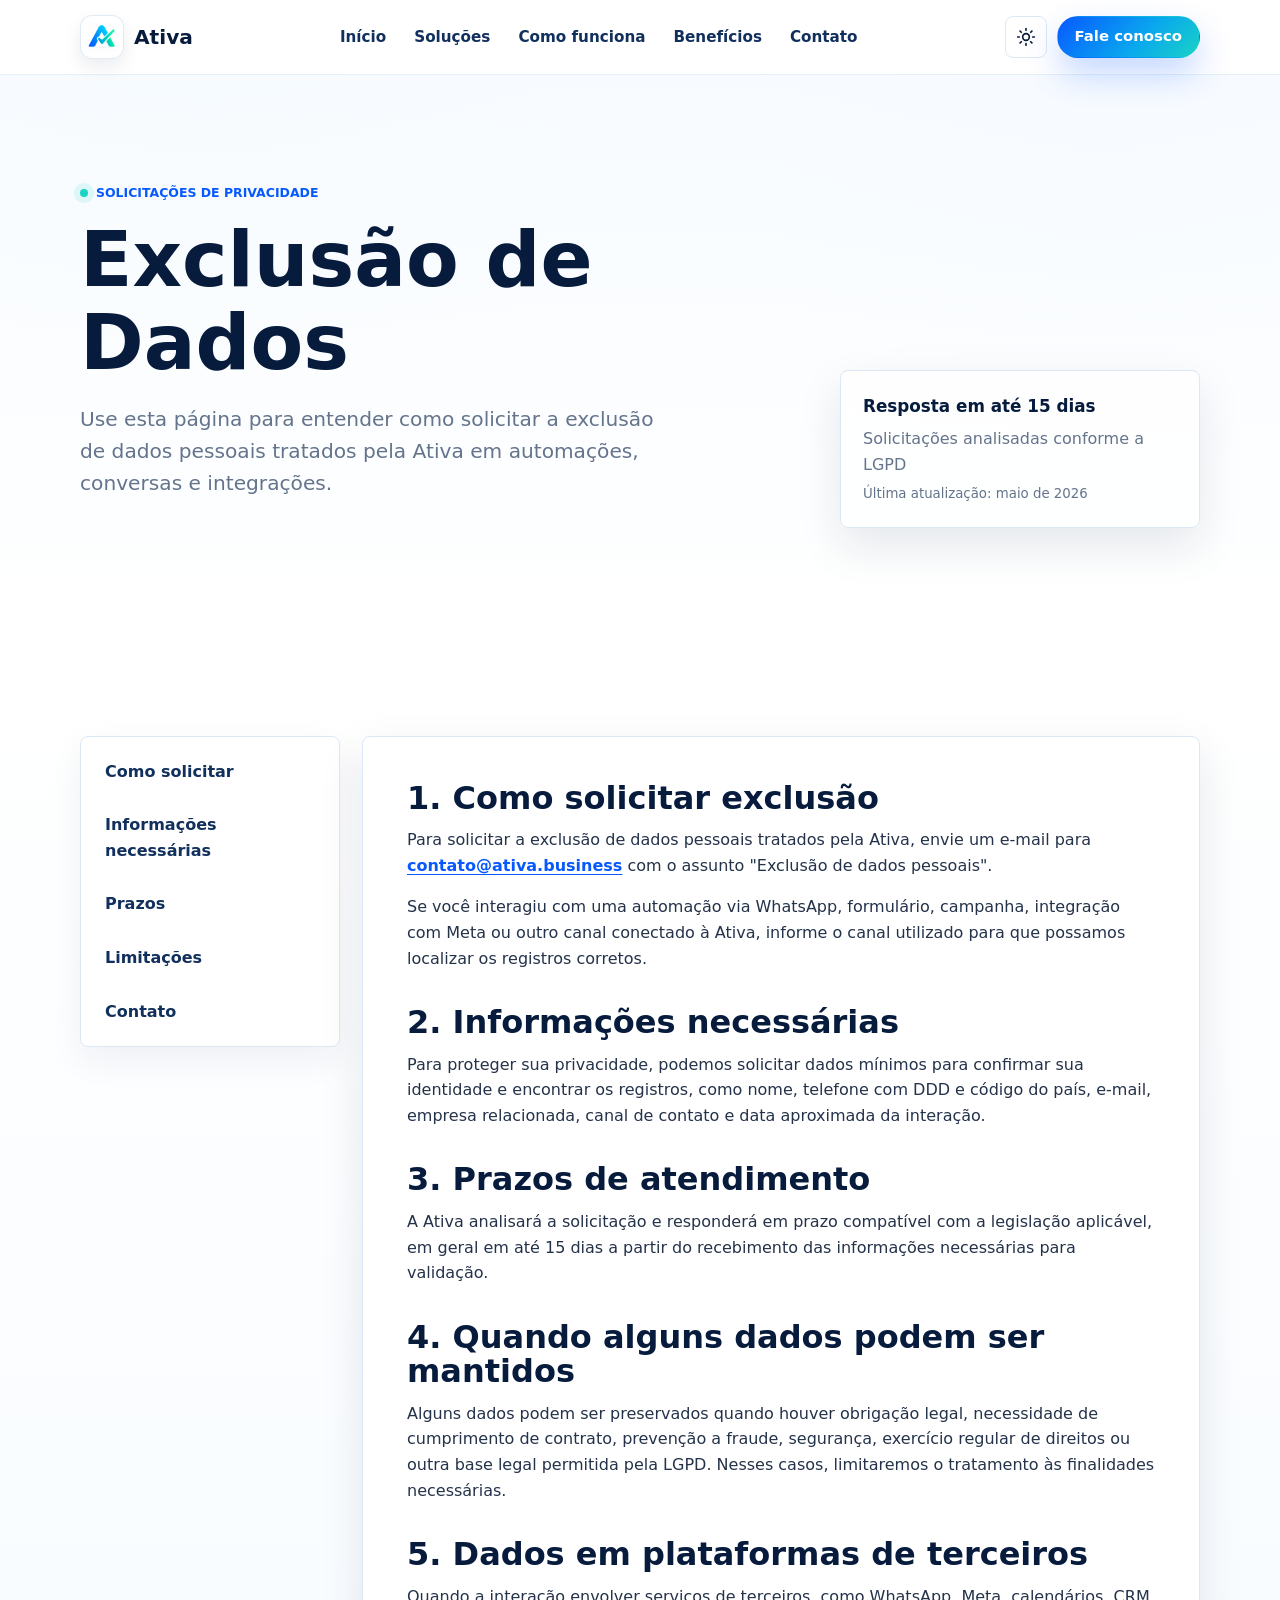
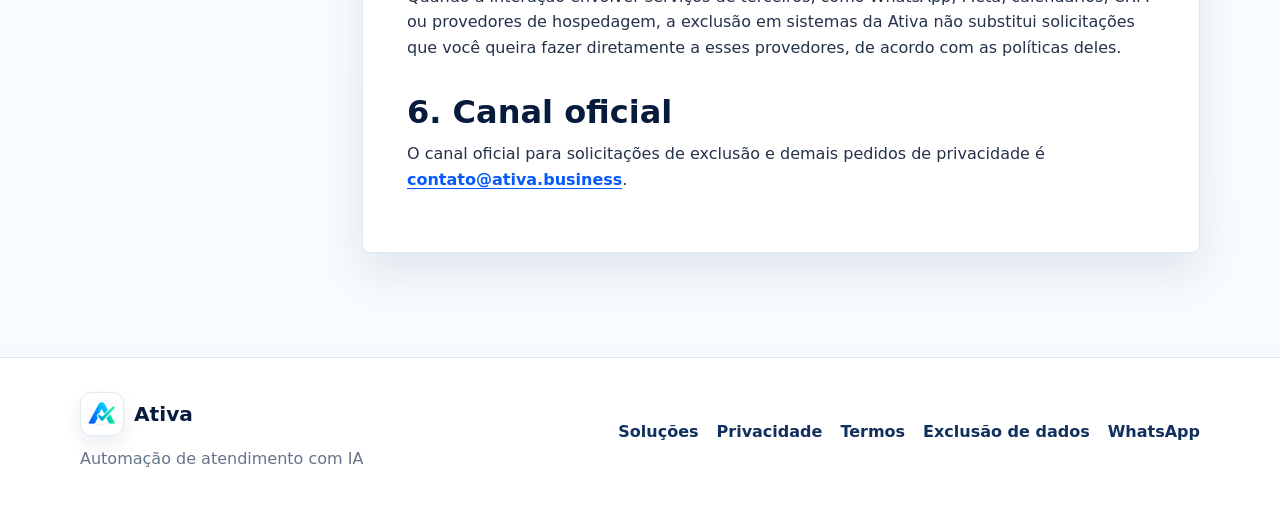
==== exclusao-de-dados/index.html @ 739b0d1c "Subindo pro deploy" ====
<!DOCTYPE html>
<html lang="pt-BR">
  <head>
    <meta charset="UTF-8" />
    <meta name="viewport" content="width=device-width, initial-scale=1.0" />
    <meta
      name="description"
      content="Instruções para solicitar exclusão de dados pessoais tratados pela Ativa em automações de atendimento com IA."
    />
    <meta name="theme-color" content="#0759ff" />
    <meta name="color-scheme" content="light dark" />
    <title>Exclusão de Dados | Ativa</title>
    <script>
      (() => {
        try {
          const savedTheme = localStorage.getItem("ativa-theme");
          const prefersDark = window.matchMedia("(prefers-color-scheme: dark)").matches;
          document.documentElement.dataset.theme = savedTheme || (prefersDark ? "dark" : "light");
        } catch {
          document.documentElement.dataset.theme = "light";
        }
      })();
    </script>
    <link rel="stylesheet" href="../styles.css" />
  </head>
  <body>
    <a class="skip-link" href="#conteudo">Pular para o conteúdo</a>

    <header class="site-header" data-header>
      <nav class="nav container" aria-label="Navegação principal">
        <a class="brand" href="../" aria-label="Ativa - Início">
          <span class="brand-mark" aria-hidden="true">
            <img class="logo-light" src="../assets/ativa-logo.png" alt="" />
            <img class="logo-dark" src="../assets/ativa-logo-dark.png" alt="" />
          </span>
          <span class="brand-text">Ativa</span>
        </a>

        <div class="nav-menu" id="primary-menu" data-nav-menu>
          <a href="../#inicio">Início</a>
          <a href="../#solucoes">Soluções</a>
          <a href="../#como-funciona">Como funciona</a>
          <a href="../#beneficios">Benefícios</a>
          <a href="../#contato">Contato</a>
        </div>

        <div class="nav-actions">
          <button class="theme-toggle" type="button" aria-label="Ativar modo escuro" aria-pressed="false" title="Alternar tema" data-theme-toggle>
            <svg class="theme-icon theme-icon-sun" viewBox="0 0 24 24" aria-hidden="true">
              <circle cx="12" cy="12" r="4" />
              <path d="M12 2v2" />
              <path d="M12 20v2" />
              <path d="m4.93 4.93 1.41 1.41" />
              <path d="m17.66 17.66 1.41 1.41" />
              <path d="M2 12h2" />
              <path d="M20 12h2" />
              <path d="m6.34 17.66-1.41 1.41" />
              <path d="m19.07 4.93-1.41 1.41" />
            </svg>
            <svg class="theme-icon theme-icon-moon" viewBox="0 0 24 24" aria-hidden="true">
              <path d="M20.4 14.5A8.6 8.6 0 0 1 9.5 3.6 7.8 7.8 0 1 0 20.4 14.5Z" />
            </svg>
            <span class="sr-only">Alternar tema</span>
          </button>

          <button class="nav-toggle" type="button" aria-expanded="false" aria-controls="primary-menu" data-nav-toggle>
            <span></span>
            <span></span>
            <span></span>
            <span class="sr-only">Abrir menu</span>
          </button>

          <a class="btn btn-small btn-primary nav-cta" data-whatsapp href="https://wa.me/55SEUNUMERO?text=Ol%C3%A1,%20quero%20automatizar%20minha%20empresa">Fale conosco</a>
        </div>
      </nav>
    </header>

    <main id="conteudo">
      <section class="legal-hero section-pad">
        <div class="container legal-hero-grid">
          <div class="reveal">
            <p class="eyebrow">
              <span class="eyebrow-dot"></span>
              Solicitações de privacidade
            </p>
            <h1>Exclusão de Dados</h1>
            <p class="hero-subtitle">
              Use esta página para entender como solicitar a exclusão de dados
              pessoais tratados pela Ativa em automações, conversas e integrações.
            </p>
          </div>
          <aside class="legal-summary reveal" style="--delay: 120ms">
            <strong>Resposta em até 15 dias</strong>
            <span>Solicitações analisadas conforme a LGPD</span>
            <small>Última atualização: maio de 2026</small>
          </aside>
        </div>
      </section>

      <section class="legal-section section-pad">
        <div class="container legal-layout">
          <aside class="legal-nav reveal" aria-label="Índice de exclusão">
            <a href="#como-solicitar">Como solicitar</a>
            <a href="#informacoes">Informações necessárias</a>
            <a href="#prazos">Prazos</a>
            <a href="#limitacoes">Limitações</a>
            <a href="#contato">Contato</a>
          </aside>

          <article class="legal-card reveal" style="--delay: 100ms">
            <h2 id="como-solicitar">1. Como solicitar exclusão</h2>
            <p>
              Para solicitar a exclusão de dados pessoais tratados pela Ativa, envie
              um e-mail para
              <a href="mailto:contato@ativa.business">contato@ativa.business</a>
              com o assunto "Exclusão de dados pessoais".
            </p>
            <p>
              Se você interagiu com uma automação via WhatsApp, formulário, campanha,
              integração com Meta ou outro canal conectado à Ativa, informe o canal
              utilizado para que possamos localizar os registros corretos.
            </p>

            <h2 id="informacoes">2. Informações necessárias</h2>
            <p>
              Para proteger sua privacidade, podemos solicitar dados mínimos para
              confirmar sua identidade e encontrar os registros, como nome, telefone
              com DDD e código do país, e-mail, empresa relacionada, canal de contato
              e data aproximada da interação.
            </p>

            <h2 id="prazos">3. Prazos de atendimento</h2>
            <p>
              A Ativa analisará a solicitação e responderá em prazo compatível com a
              legislação aplicável, em geral em até 15 dias a partir do recebimento das
              informações necessárias para validação.
            </p>

            <h2 id="limitacoes">4. Quando alguns dados podem ser mantidos</h2>
            <p>
              Alguns dados podem ser preservados quando houver obrigação legal,
              necessidade de cumprimento de contrato, prevenção a fraude, segurança,
              exercício regular de direitos ou outra base legal permitida pela LGPD.
              Nesses casos, limitaremos o tratamento às finalidades necessárias.
            </p>

            <h2>5. Dados em plataformas de terceiros</h2>
            <p>
              Quando a interação envolver serviços de terceiros, como WhatsApp, Meta,
              calendários, CRM ou provedores de hospedagem, a exclusão em sistemas da
              Ativa não substitui solicitações que você queira fazer diretamente a
              esses provedores, de acordo com as políticas deles.
            </p>

            <h2 id="contato">6. Canal oficial</h2>
            <p>
              O canal oficial para solicitações de exclusão e demais pedidos de
              privacidade é
              <a href="mailto:contato@ativa.business">contato@ativa.business</a>.
            </p>
          </article>
        </div>
      </section>
    </main>

    <footer class="site-footer">
      <div class="container footer-grid">
        <div>
          <a class="brand footer-brand" href="../" aria-label="Ativa - Início">
            <span class="brand-mark" aria-hidden="true">
              <img class="logo-light" src="../assets/ativa-logo.png" alt="" />
              <img class="logo-dark" src="../assets/ativa-logo-dark.png" alt="" />
            </span>
            <span class="brand-text">Ativa</span>
          </a>
          <p>Automação de atendimento com IA</p>
        </div>
        <div class="footer-links">
          <a href="../#solucoes">Soluções</a>
          <a href="../politica-de-privacidade/">Privacidade</a>
          <a href="../termos-de-servico/">Termos</a>
          <a href="./">Exclusão de dados</a>
          <a data-whatsapp href="https://wa.me/55SEUNUMERO?text=Ol%C3%A1,%20quero%20automatizar%20minha%20empresa">WhatsApp</a>
        </div>
      </div>
    </footer>

    <script src="../script.js"></script>
  </body>
</html>
---- styles.css ----
:root {
  color-scheme: light;
  --white: #ffffff;
  --surface: #f7fbff;
  --surface-strong: #eef8ff;
  --navy: #071b3d;
  --navy-soft: #12305d;
  --text: #24324a;
  --muted: #64748b;
  --line: #dbe8f5;
  --blue: #0759ff;
  --blue-dark: #0346d8;
  --cyan: #19d3c5;
  --mint: #dffff9;
  --amber: #f7b955;
  --shadow: 0 18px 45px rgba(7, 27, 61, 0.1);
  --shadow-strong: 0 24px 70px rgba(7, 89, 255, 0.16);
  --radius: 8px;
  --container: min(1120px, calc(100% - 40px));
}

html[data-theme="dark"] {
  color-scheme: dark;
  --white: #07111f;
  --surface: #0c1829;
  --surface-strong: #10253a;
  --navy: #f3f8ff;
  --navy-soft: #c5d5e8;
  --text: #d8e5f3;
  --muted: #9aabc1;
  --line: rgba(154, 171, 193, 0.22);
  --blue: #4f86ff;
  --blue-dark: #2f65e7;
  --cyan: #27dfcf;
  --mint: rgba(39, 223, 207, 0.14);
  --shadow: 0 18px 45px rgba(0, 0, 0, 0.34);
  --shadow-strong: 0 24px 70px rgba(0, 0, 0, 0.42);
}

* {
  box-sizing: border-box;
}

html {
  scroll-behavior: smooth;
}

body {
  margin: 0;
  font-family: Inter, system-ui, -apple-system, BlinkMacSystemFont, "Segoe UI", sans-serif;
  color: var(--text);
  background: var(--white);
  line-height: 1.6;
  text-rendering: optimizeLegibility;
  transition: background 220ms ease, color 220ms ease;
}

img,
svg {
  display: block;
}

a {
  color: inherit;
  text-decoration: none;
}

button,
input,
textarea,
select {
  font: inherit;
}

.container {
  width: var(--container);
  margin-inline: auto;
}

.section-pad {
  padding-block: 84px;
}

#inicio,
#solucoes,
#como-funciona,
#beneficios,
#contato,
#conteudo {
  scroll-margin-top: 90px;
}

.skip-link {
  position: fixed;
  top: 12px;
  left: 12px;
  z-index: 100;
  transform: translateY(-160%);
  border-radius: 6px;
  background: var(--navy);
  color: var(--white);
  padding: 10px 14px;
  transition: transform 180ms ease;
}

.skip-link:focus {
  transform: translateY(0);
}

.sr-only {
  position: absolute;
  width: 1px;
  height: 1px;
  padding: 0;
  margin: -1px;
  overflow: hidden;
  clip: rect(0, 0, 0, 0);
  white-space: nowrap;
  border: 0;
}

.site-header {
  position: sticky;
  top: 0;
  z-index: 50;
  background: rgba(255, 255, 255, 0.86);
  border-bottom: 1px solid rgba(219, 232, 245, 0.7);
  backdrop-filter: blur(16px);
  transition: box-shadow 220ms ease, border-color 220ms ease;
}

html[data-theme="dark"] .site-header {
  background: rgba(7, 17, 31, 0.86);
  border-color: rgba(154, 171, 193, 0.16);
}

.site-header.is-scrolled {
  box-shadow: 0 10px 30px rgba(7, 27, 61, 0.08);
  border-color: rgba(219, 232, 245, 0.95);
}

html[data-theme="dark"] .site-header.is-scrolled {
  box-shadow: 0 12px 34px rgba(0, 0, 0, 0.28);
  border-color: rgba(154, 171, 193, 0.22);
}

.nav {
  min-height: 74px;
  display: flex;
  align-items: center;
  justify-content: space-between;
  gap: 18px;
}

.brand {
  display: inline-flex;
  align-items: center;
  gap: 10px;
  color: var(--navy);
  font-weight: 800;
}

.brand-mark {
  position: relative;
  width: 44px;
  height: 44px;
  flex: 0 0 44px;
  display: grid;
  place-items: center;
  border: 1px solid rgba(219, 232, 245, 0.86);
  border-radius: 12px;
  overflow: hidden;
  background: #ffffff;
  box-shadow: 0 8px 18px rgba(7, 27, 61, 0.08);
}

html[data-theme="dark"] .brand-mark {
  background: #ffffff;
  border-color: rgba(255, 255, 255, 0.82);
  box-shadow: 0 8px 18px rgba(0, 0, 0, 0.18);
}

.brand-mark img {
  width: 72%;
  height: 72%;
  max-width: none;
  object-fit: contain;
  transform: none;
}

.brand-mark .logo-dark {
  display: none;
}

html[data-theme="dark"] .brand-mark .logo-light {
  display: none;
}

html[data-theme="dark"] .brand-mark .logo-dark {
  display: block;
}

.brand-mark.large {
  width: 82px;
  height: 82px;
  flex-basis: 82px;
  border-radius: 18px;
  margin-inline: auto;
}

.brand-text {
  font-size: 1.26rem;
  letter-spacing: 0;
}

.nav-menu {
  position: fixed;
  inset: 74px 20px auto;
  display: grid;
  gap: 6px;
  padding: 14px;
  border: 1px solid var(--line);
  border-radius: var(--radius);
  background: var(--white);
  box-shadow: var(--shadow);
  transform: translateY(-14px);
  opacity: 0;
  visibility: hidden;
  pointer-events: none;
  transition: transform 200ms ease, opacity 200ms ease, visibility 200ms ease;
}

html[data-theme="dark"] .nav-menu {
  background: rgba(8, 18, 32, 0.98);
  box-shadow: 0 18px 48px rgba(0, 0, 0, 0.32);
}

.nav-menu.is-open {
  transform: translateY(0);
  opacity: 1;
  visibility: visible;
  pointer-events: auto;
}

.nav-menu a {
  border-radius: 6px;
  padding: 10px 12px;
  color: var(--navy-soft);
  font-size: 0.95rem;
  font-weight: 600;
  transition: color 180ms ease, background 180ms ease;
}

.nav-menu a:hover,
.nav-menu a:focus-visible {
  color: var(--blue);
  background: var(--surface-strong);
}

html[data-theme="dark"] .nav-menu a:hover,
html[data-theme="dark"] .nav-menu a:focus-visible {
  background: rgba(39, 223, 207, 0.1);
}

.nav-actions {
  display: flex;
  align-items: center;
  gap: 10px;
}

.theme-toggle {
  width: 42px;
  height: 42px;
  display: grid;
  place-items: center;
  border: 1px solid var(--line);
  border-radius: 8px;
  color: var(--navy);
  background: var(--white);
  cursor: pointer;
  transition: transform 180ms ease, border-color 180ms ease, box-shadow 180ms ease, background 180ms ease;
}

.theme-toggle:hover,
.theme-toggle:focus-visible {
  transform: translateY(-1px);
  border-color: rgba(25, 211, 197, 0.78);
  box-shadow: 0 12px 26px rgba(7, 89, 255, 0.1);
}

.theme-icon {
  width: 20px;
  height: 20px;
  stroke: currentColor;
  stroke-width: 2;
  stroke-linecap: round;
  stroke-linejoin: round;
  fill: none;
}

.theme-icon-moon {
  display: none;
}

html[data-theme="dark"] .theme-icon-sun {
  display: none;
}

html[data-theme="dark"] .theme-icon-moon {
  display: block;
}

.nav-toggle {
  width: 42px;
  height: 42px;
  display: grid;
  place-content: center;
  gap: 5px;
  border: 1px solid var(--line);
  border-radius: 8px;
  color: var(--navy);
  background: var(--white);
  cursor: pointer;
}

html[data-theme="dark"] .nav-toggle,
html[data-theme="dark"] .theme-toggle {
  background: rgba(10, 22, 39, 0.82);
  border-color: var(--line);
}

.nav-toggle span:not(.sr-only) {
  width: 18px;
  height: 2px;
  border-radius: 999px;
  background: currentColor;
}

.nav-cta {
  display: none;
}

.no-break {
  white-space: nowrap;
}

.btn {
  position: relative;
  isolation: isolate;
  min-height: 48px;
  display: inline-flex;
  align-items: center;
  justify-content: center;
  gap: 8px;
  border: 1px solid transparent;
  border-radius: 999px;
  padding: 13px 21px;
  color: var(--navy);
  font-weight: 800;
  line-height: 1.2;
  overflow: hidden;
  transition: transform 180ms ease, box-shadow 180ms ease, border-color 180ms ease, background 180ms ease;
}

.btn::before {
  content: "";
  position: absolute;
  inset: -45% auto -45% -40%;
  z-index: -1;
  width: 38%;
  transform: rotate(18deg);
  background: linear-gradient(90deg, transparent, rgba(255, 255, 255, 0.7), transparent);
  opacity: 0;
}

.btn:hover,
.btn:focus-visible {
  transform: translateY(-2px);
}

.btn:hover::before,
.btn:focus-visible::before {
  animation: buttonShine 680ms ease;
}

.btn-primary {
  color: var(--white);
  background: linear-gradient(135deg, var(--blue), #0aa7ee 58%, var(--cyan));
  box-shadow: 0 16px 34px rgba(7, 89, 255, 0.24);
}

html[data-theme="dark"] .btn-primary {
  color: #ffffff;
}

.btn-primary:hover,
.btn-primary:focus-visible {
  box-shadow: 0 22px 44px rgba(7, 89, 255, 0.3);
}

.btn-secondary {
  color: var(--navy);
  border-color: var(--line);
  background: rgba(255, 255, 255, 0.78);
}

html[data-theme="dark"] .btn-secondary {
  color: var(--navy);
  border-color: var(--line);
  background: rgba(10, 22, 39, 0.74);
}

.btn-secondary:hover,
.btn-secondary:focus-visible {
  border-color: rgba(25, 211, 197, 0.8);
  box-shadow: 0 14px 30px rgba(7, 27, 61, 0.08);
}

.btn-small {
  min-height: 42px;
  padding: 10px 17px;
  font-size: 0.93rem;
}

.nav-cta {
  display: none;
}

.hero {
  position: relative;
  display: grid;
  align-items: center;
  overflow: hidden;
  padding-top: 52px;
  padding-bottom: 68px;
  background:
    linear-gradient(180deg, rgba(247, 251, 255, 0.95), rgba(255, 255, 255, 0.96) 68%),
    radial-gradient(circle at 12% 20%, rgba(25, 211, 197, 0.14), transparent 28%),
    radial-gradient(circle at 88% 18%, rgba(7, 89, 255, 0.12), transparent 26%);
}

html[data-theme="dark"] .hero {
  background:
    linear-gradient(180deg, rgba(7, 17, 31, 0.98), rgba(7, 17, 31, 0.94) 68%),
    radial-gradient(circle at 12% 20%, rgba(39, 223, 207, 0.13), transparent 28%),
    radial-gradient(circle at 88% 18%, rgba(79, 134, 255, 0.16), transparent 26%);
}

.hero::after {
  content: "";
  position: absolute;
  inset: auto 0 0;
  height: 130px;
  background: linear-gradient(180deg, transparent, var(--white));
  pointer-events: none;
}

.hero-bg {
  position: absolute;
  inset: 0;
  pointer-events: none;
  opacity: 0.68;
}

.flow-lines {
  position: absolute;
  width: min(760px, 120vw);
  right: -210px;
  top: 44px;
  color: var(--blue);
}

.flow-path {
  stroke-width: 1.4;
  stroke-linecap: round;
  stroke-dasharray: 12 12;
  opacity: 0.48;
  animation: flowDash 9s linear infinite;
}

.flow-lines defs {
  display: none;
}

.flow-path.path-one,
.flow-path.path-three {
  stroke: rgba(7, 89, 255, 0.38);
}

.flow-path.path-two {
  stroke: rgba(25, 211, 197, 0.48);
}

html[data-theme="dark"] .flow-path.path-one,
html[data-theme="dark"] .flow-path.path-three {
  stroke: rgba(79, 134, 255, 0.42);
}

html[data-theme="dark"] .flow-path.path-two {
  stroke: rgba(39, 223, 207, 0.48);
}

.flow-dot {
  fill: var(--white);
  stroke-width: 2;
  stroke: currentColor;
  filter: drop-shadow(0 8px 14px rgba(7, 89, 255, 0.16));
  animation: dotPulse 3.2s ease-in-out infinite;
}

.dot-b,
.dot-f,
.dot-h {
  color: var(--cyan);
  animation-delay: 600ms;
}

.dot-c,
.dot-e,
.dot-i {
  animation-delay: 1.1s;
}

.hero-grid {
  position: relative;
  z-index: 1;
  display: grid;
  gap: 46px;
  align-items: center;
}

.hero-copy {
  max-width: 650px;
}

.eyebrow,
.section-label {
  display: inline-flex;
  align-items: center;
  gap: 8px;
  margin: 0 0 16px;
  color: var(--blue);
  font-size: 0.78rem;
  font-weight: 800;
  letter-spacing: 0;
  text-transform: uppercase;
}

.eyebrow-dot {
  width: 8px;
  height: 8px;
  border-radius: 999px;
  background: var(--cyan);
  box-shadow: 0 0 0 6px rgba(25, 211, 197, 0.12);
}

h1,
h2,
h3,
p {
  margin-top: 0;
}

h1,
h2,
h3 {
  color: var(--navy);
  line-height: 1.08;
}

h1 {
  max-width: 740px;
  margin-bottom: 22px;
  font-size: clamp(2.55rem, 8vw, 5.6rem);
  letter-spacing: 0;
}

h2 {
  margin-bottom: 18px;
  font-size: clamp(2rem, 5vw, 3.4rem);
  letter-spacing: 0;
}

h3 {
  margin-bottom: 10px;
  font-size: 1.12rem;
  letter-spacing: 0;
}

.hero-subtitle {
  max-width: 590px;
  margin-bottom: 28px;
  color: var(--muted);
  font-size: clamp(1.05rem, 2.3vw, 1.26rem);
}

.hero-actions {
  display: flex;
  flex-direction: column;
  gap: 12px;
  align-items: stretch;
  margin-bottom: 28px;
}

.trust-row {
  display: grid;
  gap: 12px;
  max-width: 600px;
}

.trust-row div {
  padding: 15px 16px;
  border: 1px solid rgba(219, 232, 245, 0.9);
  border-radius: var(--radius);
  background: rgba(255, 255, 255, 0.72);
  box-shadow: 0 12px 28px rgba(7, 27, 61, 0.06);
}

html[data-theme="dark"] .trust-row div {
  background: rgba(12, 24, 42, 0.78);
  border-color: var(--line);
  box-shadow: 0 12px 32px rgba(0, 0, 0, 0.22);
}

.trust-row strong {
  display: block;
  color: var(--navy);
  font-size: 0.94rem;
}

.trust-row span {
  color: var(--muted);
  font-size: 0.9rem;
}

.hero-visual {
  position: relative;
  min-height: 336px;
  display: grid;
  place-items: center;
}

.automation-orbit {
  position: absolute;
  inset: 4% 2% 6%;
  border: 1px solid rgba(25, 211, 197, 0.26);
  border-radius: 42% 58% 54% 46%;
  transform: rotate(-8deg);
  animation: orbitFloat 7s ease-in-out infinite;
}

.automation-orbit::before {
  content: "";
  position: absolute;
  inset: 12%;
  border: 1px dashed rgba(7, 89, 255, 0.22);
  border-radius: 48% 52% 44% 56%;
}

.orbit-node {
  position: absolute;
  width: 50px;
  height: 50px;
  display: grid;
  place-items: center;
  border: 1px solid rgba(219, 232, 245, 0.9);
  border-radius: 14px;
  color: var(--blue);
  background: rgba(255, 255, 255, 0.9);
  box-shadow: 0 16px 38px rgba(7, 27, 61, 0.1);
}

html[data-theme="dark"] .orbit-node {
  background: rgba(12, 24, 42, 0.9);
  border-color: var(--line);
  box-shadow: 0 16px 38px rgba(0, 0, 0, 0.28);
}

.orbit-node svg {
  width: 24px;
  height: 24px;
  stroke: currentColor;
  stroke-width: 2;
  stroke-linecap: round;
  stroke-linejoin: round;
  fill: none;
}

.node-message {
  top: 6%;
  left: 12%;
}

.node-lead {
  right: 2%;
  top: 38%;
  color: var(--cyan);
}

.node-check {
  left: 14%;
  bottom: 10%;
}

.dashboard-mockup {
  position: relative;
  width: min(100%, 430px);
  padding: 18px;
  border: 1px solid rgba(219, 232, 245, 0.95);
  border-radius: var(--radius);
  background:
    linear-gradient(180deg, rgba(255, 255, 255, 0.96), rgba(247, 251, 255, 0.96)),
    var(--white);
  box-shadow: var(--shadow-strong);
  animation: dashboardFloat 5.8s ease-in-out infinite;
}

html[data-theme="dark"] .dashboard-mockup {
  border-color: var(--line);
  background:
    linear-gradient(180deg, rgba(13, 28, 48, 0.96), rgba(8, 18, 32, 0.96)),
    var(--white);
}

.dashboard-mockup::before {
  content: "";
  position: absolute;
  inset: -1px;
  z-index: -1;
  border-radius: inherit;
  background: linear-gradient(135deg, rgba(7, 89, 255, 0.3), rgba(25, 211, 197, 0.34), transparent 62%);
}

.mockup-header,
.flow-step {
  display: flex;
  align-items: center;
  justify-content: space-between;
  gap: 14px;
}

.mockup-header {
  padding-bottom: 16px;
  border-bottom: 1px solid var(--line);
}

.mockup-kicker,
.metric-card span,
.metric-card small,
.flow-step small {
  display: block;
  color: var(--muted);
  font-size: 0.78rem;
}

.mockup-header strong {
  display: block;
  color: var(--navy);
  font-size: 1.04rem;
}

.status-pill {
  display: inline-flex;
  align-items: center;
  gap: 7px;
  border-radius: 999px;
  padding: 7px 10px;
  color: #08796f;
  background: var(--mint);
  font-size: 0.76rem;
  font-weight: 800;
}

html[data-theme="dark"] .status-pill {
  color: #9ffff6;
  background: rgba(39, 223, 207, 0.12);
}

.status-pill::before {
  content: "";
  width: 7px;
  height: 7px;
  border-radius: 999px;
  background: var(--cyan);
}

.metric-grid {
  display: grid;
  grid-template-columns: 1fr;
  gap: 12px;
  padding-block: 16px;
}

.metric-card {
  min-height: 118px;
  padding: 16px;
  border: 1px solid var(--line);
  border-radius: var(--radius);
  background: var(--white);
}

html[data-theme="dark"] .metric-card,
html[data-theme="dark"] .flow-step {
  background: rgba(8, 18, 32, 0.88);
}

.metric-card.accent {
  background: linear-gradient(135deg, rgba(7, 89, 255, 0.08), rgba(25, 211, 197, 0.13));
}

html[data-theme="dark"] .metric-card.accent {
  background: linear-gradient(135deg, rgba(79, 134, 255, 0.13), rgba(39, 223, 207, 0.12));
}

.metric-card.wide {
  min-height: 104px;
}

.metric-card strong {
  display: block;
  margin-block: 10px 4px;
  color: var(--navy);
  font-size: clamp(1.75rem, 7vw, 2.15rem);
  line-height: 1.02;
}

.flow-board {
  display: grid;
  gap: 8px;
  padding: 14px;
  border: 1px solid var(--line);
  border-radius: var(--radius);
  background: var(--surface);
}

html[data-theme="dark"] .flow-board {
  background: rgba(12, 24, 42, 0.78);
}

.flow-step {
  justify-content: flex-start;
  padding: 10px;
  border: 1px solid transparent;
  border-radius: 7px;
  background: var(--white);
}

.flow-step.active {
  border-color: rgba(25, 211, 197, 0.54);
  box-shadow: 0 10px 20px rgba(25, 211, 197, 0.12);
}

.step-icon {
  width: 22px;
  height: 22px;
  flex: 0 0 22px;
  border-radius: 999px;
  background: linear-gradient(135deg, var(--blue), var(--cyan));
  box-shadow: 0 0 0 6px rgba(7, 89, 255, 0.08);
}

.flow-step strong {
  display: block;
  color: var(--navy);
  font-size: 0.9rem;
}

.flow-connector {
  width: 1px;
  height: 12px;
  margin-left: 21px;
  background: var(--line);
}

.two-column,
.benefits-grid {
  display: grid;
  gap: 32px;
  align-items: center;
}

.section-copy p:not(.section-label),
.section-heading p,
.stack-copy p,
.cta-panel p {
  color: var(--muted);
  font-size: 1.02rem;
}

.section-heading {
  max-width: 740px;
  margin-bottom: 34px;
}

.problem {
  background: linear-gradient(180deg, var(--white), var(--surface));
}

html[data-theme="dark"] .problem {
  background: linear-gradient(180deg, var(--white), var(--surface));
}

.problem-card {
  padding: 24px;
  border: 1px solid var(--line);
  border-radius: var(--radius);
  background: var(--white);
  box-shadow: var(--shadow);
}

html[data-theme="dark"] .problem-card {
  background: rgba(8, 18, 32, 0.88);
}

.problem-card p {
  margin-bottom: 20px;
  color: var(--text);
  font-size: 1.05rem;
}

.problem-list {
  display: flex;
  flex-wrap: wrap;
  gap: 10px;
}

.problem-list span,
.tech-cloud span {
  border: 1px solid rgba(7, 89, 255, 0.12);
  border-radius: 999px;
  padding: 8px 11px;
  color: var(--navy-soft);
  background: var(--surface-strong);
  font-size: 0.84rem;
  font-weight: 700;
}

html[data-theme="dark"] .problem-list span,
html[data-theme="dark"] .tech-cloud span {
  color: var(--navy-soft);
  background: rgba(79, 134, 255, 0.11);
  border-color: rgba(79, 134, 255, 0.22);
}

.cards-grid {
  display: grid;
  gap: 16px;
}

.solution-card,
.process-step,
.benefit-item {
  border: 1px solid var(--line);
  border-radius: var(--radius);
  background: var(--white);
  box-shadow: 0 14px 34px rgba(7, 27, 61, 0.06);
  transition: transform 210ms ease, box-shadow 210ms ease, border-color 210ms ease;
}

html[data-theme="dark"] .solution-card,
html[data-theme="dark"] .process-step,
html[data-theme="dark"] .benefit-item {
  background: rgba(8, 18, 32, 0.88);
  box-shadow: 0 16px 42px rgba(0, 0, 0, 0.24);
}

.solution-card {
  min-height: 258px;
  padding: 24px;
}

.solution-card:hover,
.solution-card:focus-within,
.process-step:hover,
.benefit-item:hover {
  transform: translateY(-6px);
  border-color: rgba(25, 211, 197, 0.78);
  box-shadow: 0 24px 50px rgba(7, 89, 255, 0.12);
}

.icon-box {
  width: 46px;
  height: 46px;
  display: grid;
  place-items: center;
  margin-bottom: 18px;
  border: 1px solid rgba(7, 89, 255, 0.12);
  border-radius: 8px;
  color: var(--blue);
  background: linear-gradient(135deg, rgba(7, 89, 255, 0.08), rgba(25, 211, 197, 0.12));
}

html[data-theme="dark"] .icon-box {
  border-color: rgba(79, 134, 255, 0.24);
  background: linear-gradient(135deg, rgba(79, 134, 255, 0.14), rgba(39, 223, 207, 0.11));
}

.icon-box svg {
  width: 23px;
  height: 23px;
  stroke: currentColor;
  stroke-width: 2;
  stroke-linecap: round;
  stroke-linejoin: round;
  fill: none;
}

.solution-card p,
.process-step p {
  margin-bottom: 0;
  color: var(--muted);
  font-size: 0.98rem;
}

.process {
  background:
    linear-gradient(180deg, var(--surface), rgba(255, 255, 255, 0.96)),
    radial-gradient(circle at 18% 32%, rgba(25, 211, 197, 0.12), transparent 28%);
}

html[data-theme="dark"] .process {
  background:
    linear-gradient(180deg, var(--surface), rgba(7, 17, 31, 0.98)),
    radial-gradient(circle at 18% 32%, rgba(39, 223, 207, 0.12), transparent 28%);
}

.process-grid {
  display: grid;
  gap: 16px;
  counter-reset: process;
}

.process-step {
  position: relative;
  padding: 24px;
  overflow: hidden;
}

.process-step::after {
  content: "";
  position: absolute;
  inset: 0;
  opacity: 0;
  background: linear-gradient(135deg, rgba(7, 89, 255, 0.08), rgba(25, 211, 197, 0.12));
  transition: opacity 210ms ease;
  pointer-events: none;
}

html[data-theme="dark"] .process-step::after {
  background: linear-gradient(135deg, rgba(79, 134, 255, 0.12), rgba(39, 223, 207, 0.12));
}

.process-step:hover::after {
  opacity: 1;
}

.process-step span {
  position: relative;
  z-index: 1;
  display: inline-flex;
  margin-bottom: 28px;
  color: var(--blue);
  font-size: 0.84rem;
  font-weight: 900;
}

.process-step h3,
.process-step p {
  position: relative;
  z-index: 1;
}

.benefits {
  background: var(--white);
}

html[data-theme="dark"] .benefits {
  background: var(--white);
}

.benefit-list {
  display: grid;
  gap: 12px;
}

.benefit-item {
  min-height: 68px;
  display: flex;
  align-items: center;
  gap: 14px;
  padding: 16px 18px;
}

.benefit-item p {
  margin: 0;
  color: var(--navy);
  font-weight: 800;
}

.check-dot {
  position: relative;
  width: 28px;
  height: 28px;
  flex: 0 0 28px;
  border-radius: 999px;
  background: linear-gradient(135deg, var(--blue), var(--cyan));
}

.check-dot::after {
  content: "";
  position: absolute;
  left: 8px;
  top: 8px;
  width: 10px;
  height: 6px;
  border-left: 2px solid var(--white);
  border-bottom: 2px solid var(--white);
  transform: rotate(-45deg);
}

html[data-theme="dark"] .check-dot::after {
  border-left-color: #ffffff;
  border-bottom-color: #ffffff;
}

.stack {
  background: var(--surface);
}

html[data-theme="dark"] .stack {
  background: var(--surface);
}

.stack-panel {
  display: grid;
  gap: 30px;
  padding: 28px;
  border: 1px solid var(--line);
  border-radius: var(--radius);
  background:
    linear-gradient(135deg, rgba(255, 255, 255, 0.96), rgba(247, 251, 255, 0.94)),
    var(--white);
  box-shadow: var(--shadow);
}

html[data-theme="dark"] .stack-panel {
  background:
    linear-gradient(135deg, rgba(13, 28, 48, 0.96), rgba(8, 18, 32, 0.94)),
    var(--white);
}

.stack-copy h2 {
  max-width: 620px;
}

.tech-cloud {
  display: flex;
  flex-wrap: wrap;
  gap: 10px;
  align-content: center;
}

.tech-cloud span:nth-child(2n) {
  background: var(--mint);
  border-color: rgba(25, 211, 197, 0.22);
}

html[data-theme="dark"] .tech-cloud span:nth-child(2n) {
  background: rgba(39, 223, 207, 0.11);
  border-color: rgba(39, 223, 207, 0.24);
}

.tech-cloud span:nth-child(5n) {
  background: #fff6df;
  border-color: rgba(247, 185, 85, 0.3);
}

html[data-theme="dark"] .tech-cloud span:nth-child(5n) {
  background: rgba(247, 185, 85, 0.11);
  border-color: rgba(247, 185, 85, 0.22);
}

.final-cta {
  background:
    linear-gradient(180deg, var(--white), var(--surface)),
    radial-gradient(circle at 50% 0, rgba(7, 89, 255, 0.13), transparent 34%);
}

html[data-theme="dark"] .final-cta {
  background:
    linear-gradient(180deg, var(--white), var(--surface)),
    radial-gradient(circle at 50% 0, rgba(79, 134, 255, 0.14), transparent 34%);
}

.cta-panel {
  position: relative;
  overflow: hidden;
  padding: 42px 22px;
  border: 1px solid rgba(219, 232, 245, 0.9);
  border-radius: var(--radius);
  text-align: center;
  background: var(--white);
  box-shadow: var(--shadow-strong);
}

html[data-theme="dark"] .cta-panel {
  border-color: var(--line);
  background: rgba(8, 18, 32, 0.9);
}

.cta-panel::before {
  content: "";
  position: absolute;
  inset: 0;
  background:
    linear-gradient(90deg, rgba(7, 89, 255, 0.06) 1px, transparent 1px),
    linear-gradient(180deg, rgba(25, 211, 197, 0.06) 1px, transparent 1px);
  background-size: 42px 42px;
  mask-image: linear-gradient(180deg, rgba(0, 0, 0, 0.7), transparent 75%);
  pointer-events: none;
}

.cta-panel > * {
  position: relative;
  z-index: 1;
}

.cta-panel h2 {
  max-width: 720px;
  margin: 22px auto 16px;
}

.cta-panel p {
  max-width: 620px;
  margin: 0 auto 26px;
}

.site-footer {
  padding-block: 34px;
  border-top: 1px solid var(--line);
  background: var(--white);
}

html[data-theme="dark"] .site-footer {
  background: var(--white);
}

.footer-grid {
  display: grid;
  gap: 22px;
}

.footer-brand {
  margin-bottom: 10px;
}

.site-footer p {
  margin: 0;
  color: var(--muted);
}

.footer-links {
  display: flex;
  flex-wrap: wrap;
  gap: 12px 18px;
}

.footer-links a {
  color: var(--navy-soft);
  font-weight: 700;
  transition: color 180ms ease;
}

.footer-links a:hover,
.footer-links a:focus-visible {
  color: var(--blue);
}

.legal-hero {
  position: relative;
  overflow: hidden;
  background:
    linear-gradient(180deg, rgba(247, 251, 255, 0.96), rgba(255, 255, 255, 0.98)),
    radial-gradient(circle at 16% 18%, rgba(25, 211, 197, 0.13), transparent 30%),
    radial-gradient(circle at 86% 22%, rgba(7, 89, 255, 0.11), transparent 28%);
}

html[data-theme="dark"] .legal-hero {
  background:
    linear-gradient(180deg, rgba(7, 17, 31, 0.98), rgba(7, 17, 31, 0.94)),
    radial-gradient(circle at 16% 18%, rgba(39, 223, 207, 0.12), transparent 30%),
    radial-gradient(circle at 86% 22%, rgba(79, 134, 255, 0.14), transparent 28%);
}

.legal-hero-grid {
  display: grid;
  gap: 26px;
  align-items: end;
}

.legal-hero h1 {
  max-width: 780px;
  margin-bottom: 18px;
  font-size: clamp(2.55rem, 7vw, 4.8rem);
}

.legal-summary {
  display: grid;
  gap: 6px;
  padding: 22px;
  border: 1px solid var(--line);
  border-radius: var(--radius);
  background: rgba(255, 255, 255, 0.78);
  box-shadow: var(--shadow);
}

html[data-theme="dark"] .legal-summary {
  background: rgba(8, 18, 32, 0.78);
}

.legal-summary strong {
  color: var(--navy);
  font-size: 1.05rem;
}

.legal-summary span,
.legal-summary small {
  color: var(--muted);
}

.legal-section {
  background: linear-gradient(180deg, var(--white), var(--surface));
}

.legal-layout {
  display: grid;
  gap: 22px;
  align-items: start;
}

.legal-nav {
  display: grid;
  gap: 8px;
  padding: 12px;
  border: 1px solid var(--line);
  border-radius: var(--radius);
  background: var(--white);
  box-shadow: 0 14px 34px rgba(7, 27, 61, 0.06);
}

html[data-theme="dark"] .legal-nav {
  background: rgba(8, 18, 32, 0.88);
  box-shadow: 0 16px 42px rgba(0, 0, 0, 0.24);
}

.legal-nav a {
  border-radius: 6px;
  padding: 10px 12px;
  color: var(--navy-soft);
  font-weight: 800;
  transition: color 180ms ease, background 180ms ease;
}

.legal-nav a:hover,
.legal-nav a:focus-visible {
  color: var(--blue);
  background: var(--surface-strong);
}

.legal-card {
  padding: clamp(24px, 4vw, 44px);
  border: 1px solid var(--line);
  border-radius: var(--radius);
  background: var(--white);
  box-shadow: var(--shadow);
}

html[data-theme="dark"] .legal-card {
  background: rgba(8, 18, 32, 0.88);
}

.legal-card h2 {
  margin-top: 34px;
  margin-bottom: 12px;
  font-size: clamp(1.35rem, 3vw, 2rem);
}

.legal-card h2:first-child {
  margin-top: 0;
}

.legal-card p {
  color: var(--text);
  font-size: 1rem;
}

.legal-card a {
  color: var(--blue);
  font-weight: 800;
  text-decoration: underline;
  text-underline-offset: 3px;
}

.reveal {
  --delay: 0ms;
  opacity: 0;
  transform: translateY(22px);
  transition:
    opacity 650ms ease var(--delay),
    transform 650ms ease var(--delay);
}

.reveal.is-visible {
  opacity: 1;
  transform: translateY(0);
}

@keyframes buttonShine {
  0% {
    left: -46%;
    opacity: 0;
  }
  20%,
  70% {
    opacity: 1;
  }
  100% {
    left: 120%;
    opacity: 0;
  }
}

@keyframes flowDash {
  to {
    stroke-dashoffset: -120;
  }
}

@keyframes dotPulse {
  0%,
  100% {
    transform: scale(1);
    opacity: 0.8;
  }
  50% {
    transform: scale(1.22);
    opacity: 1;
  }
}

@keyframes dashboardFloat {
  0%,
  100% {
    transform: translateY(0);
  }
  50% {
    transform: translateY(-12px);
  }
}

@keyframes orbitFloat {
  0%,
  100% {
    transform: rotate(-8deg) translateY(0);
  }
  50% {
    transform: rotate(-5deg) translateY(10px);
  }
}

@media (min-width: 540px) {
  .hero-actions {
    flex-direction: row;
    align-items: center;
  }

  .trust-row {
    grid-template-columns: repeat(2, 1fr);
  }

  .metric-grid {
    grid-template-columns: repeat(2, 1fr);
  }

  .metric-card.wide {
    grid-column: 1 / -1;
  }
}

@media (min-width: 760px) {
  .section-pad {
    padding-block: 104px;
  }

  .cards-grid {
    grid-template-columns: repeat(2, 1fr);
  }

  .process-grid {
    grid-template-columns: repeat(2, 1fr);
  }

  .footer-grid {
    grid-template-columns: 1fr auto;
    align-items: center;
  }
}

@media (min-width: 980px) {
  .nav-toggle {
    display: none;
  }

  .nav-menu {
    position: static;
    display: flex;
    align-items: center;
    gap: 4px;
    padding: 0;
    border: 0;
    border-radius: 0;
    background: transparent;
    box-shadow: none;
    opacity: 1;
    visibility: visible;
    transform: none;
    pointer-events: auto;
  }

  .nav-cta {
    display: inline-flex;
  }

  .hero-grid {
    grid-template-columns: minmax(0, 1.02fr) minmax(420px, 0.78fr);
    gap: 54px;
  }

  .hero {
    padding-top: 54px;
    padding-bottom: 72px;
  }

  .two-column,
  .benefits-grid,
  .stack-panel {
    grid-template-columns: 0.92fr 1fr;
  }

  .section-heading {
    margin-bottom: 42px;
  }

  .cards-grid {
    grid-template-columns: repeat(3, 1fr);
  }

  .process-grid {
    grid-template-columns: repeat(4, 1fr);
  }

  .legal-hero-grid {
    grid-template-columns: minmax(0, 1fr) minmax(280px, 360px);
  }

  .legal-layout {
    grid-template-columns: 260px minmax(0, 1fr);
  }

  .legal-nav {
    position: sticky;
    top: 98px;
  }
}

@media (max-width: 420px) {
  :root {
    --container: min(100% - 28px, 1120px);
  }

  .section-pad {
    padding-block: 70px;
  }

  .btn {
    width: 100%;
    padding-inline: 18px;
  }

  .hero-visual {
    min-height: 322px;
  }

  .dashboard-mockup {
    padding: 14px;
  }

  .brand-mark {
    width: 40px;
    height: 40px;
    flex-basis: 40px;
  }

  .brand-mark img {
    width: 68%;
    height: 68%;
  }

  .brand-mark.large {
    width: 72px;
    height: 72px;
    flex-basis: 72px;
  }

  .solution-card,
  .process-step,
  .problem-card,
  .stack-panel {
    padding: 20px;
  }
}

@media (prefers-reduced-motion: reduce) {
  *,
  *::before,
  *::after {
    scroll-behavior: auto !important;
    animation-duration: 0.001ms !important;
    animation-iteration-count: 1 !important;
    transition-duration: 0.001ms !important;
  }

  .reveal {
    opacity: 1;
    transform: none;
  }
}
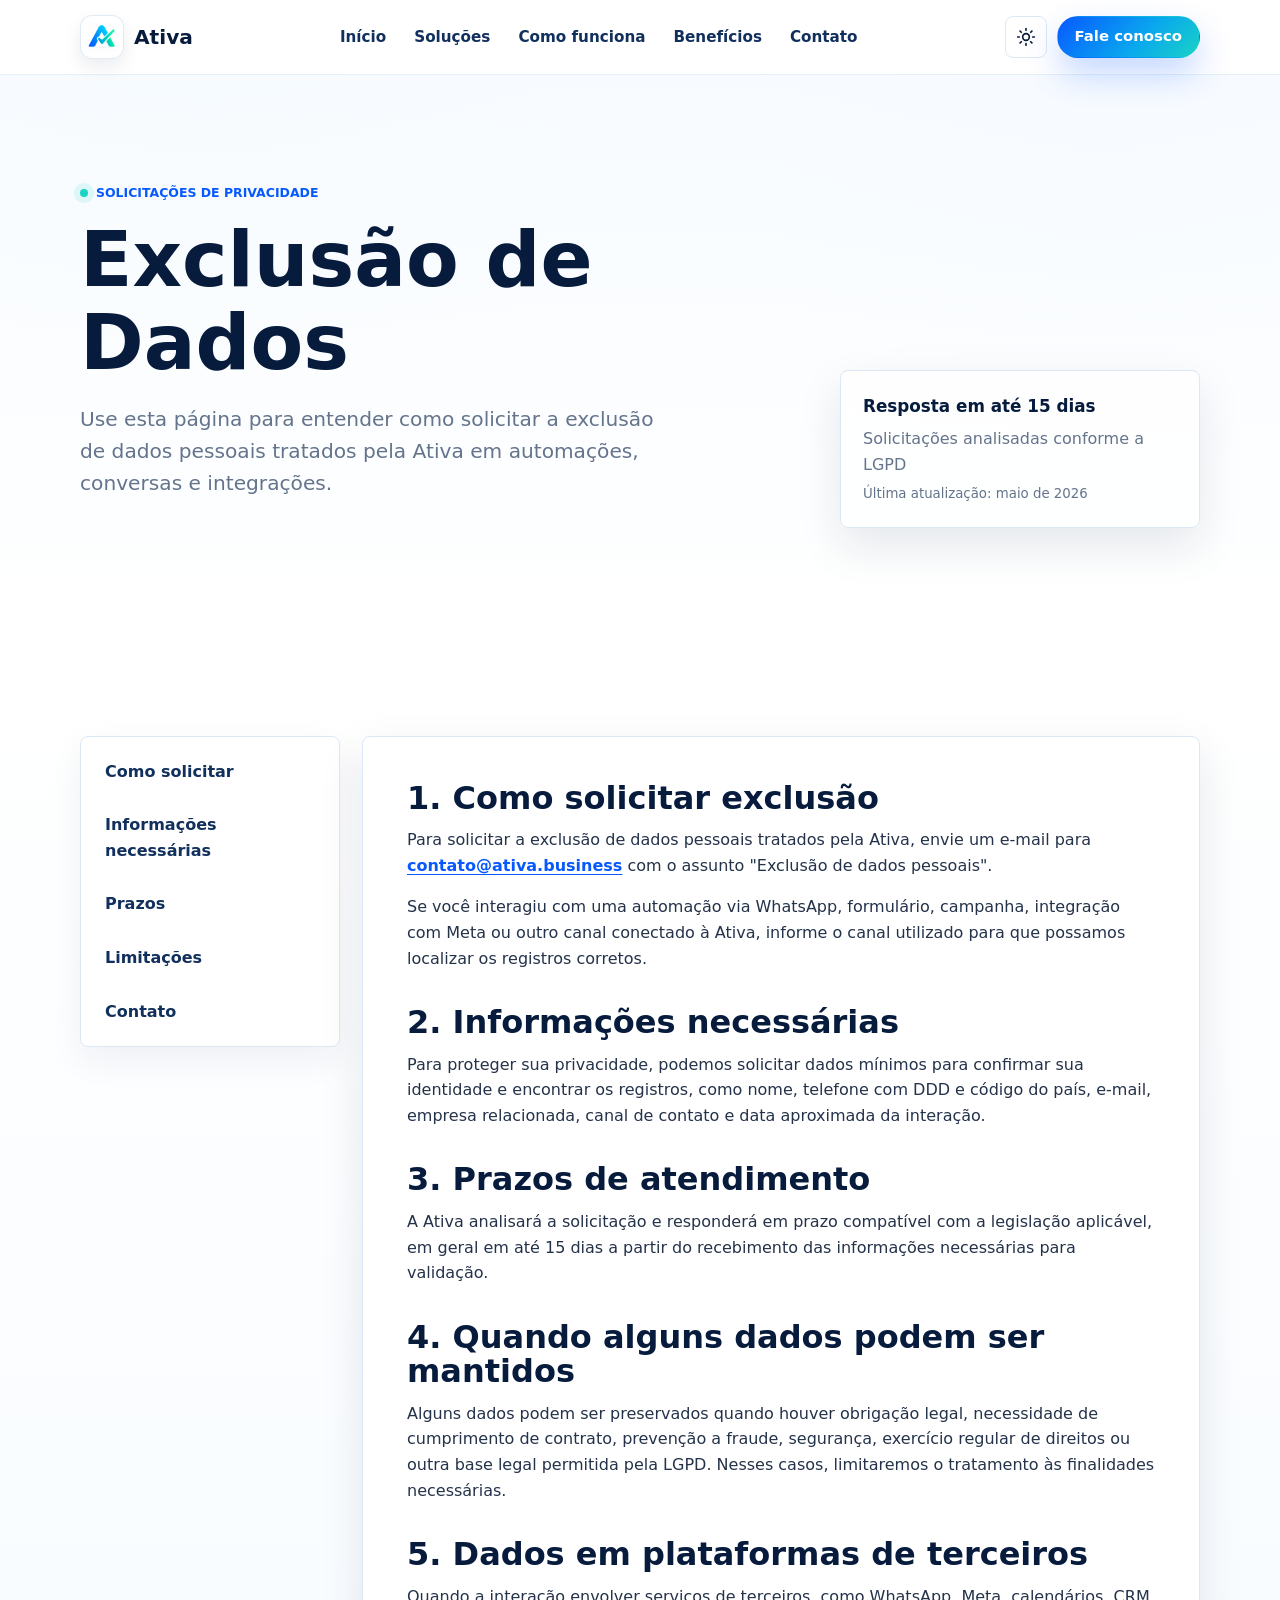
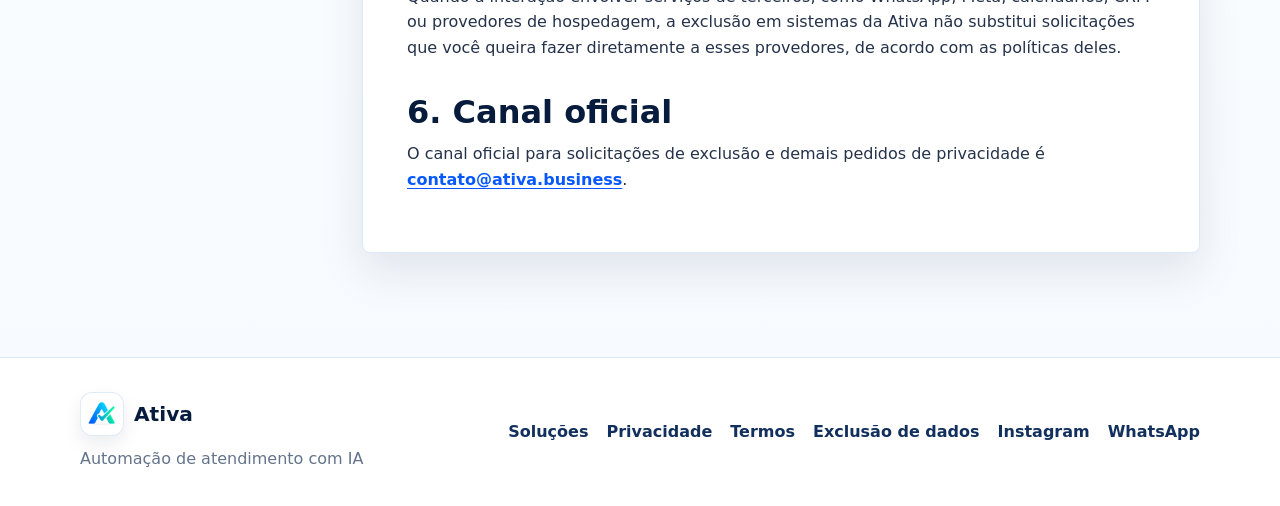
==== commit 763ee19f: "Acesso ao instagram" ====
--- a/exclusao-de-dados/index.html
+++ b/exclusao-de-dados/index.html
@@ -180,6 +180,7 @@
           <a href="../politica-de-privacidade/">Privacidade</a>
           <a href="../termos-de-servico/">Termos</a>
           <a href="./">Exclusão de dados</a>
+          <a href="https://www.instagram.com/ai.ativa/" target="_blank" rel="noreferrer">Instagram</a>
           <a data-whatsapp href="https://wa.me/55SEUNUMERO?text=Ol%C3%A1,%20quero%20automatizar%20minha%20empresa">WhatsApp</a>
         </div>
       </div>
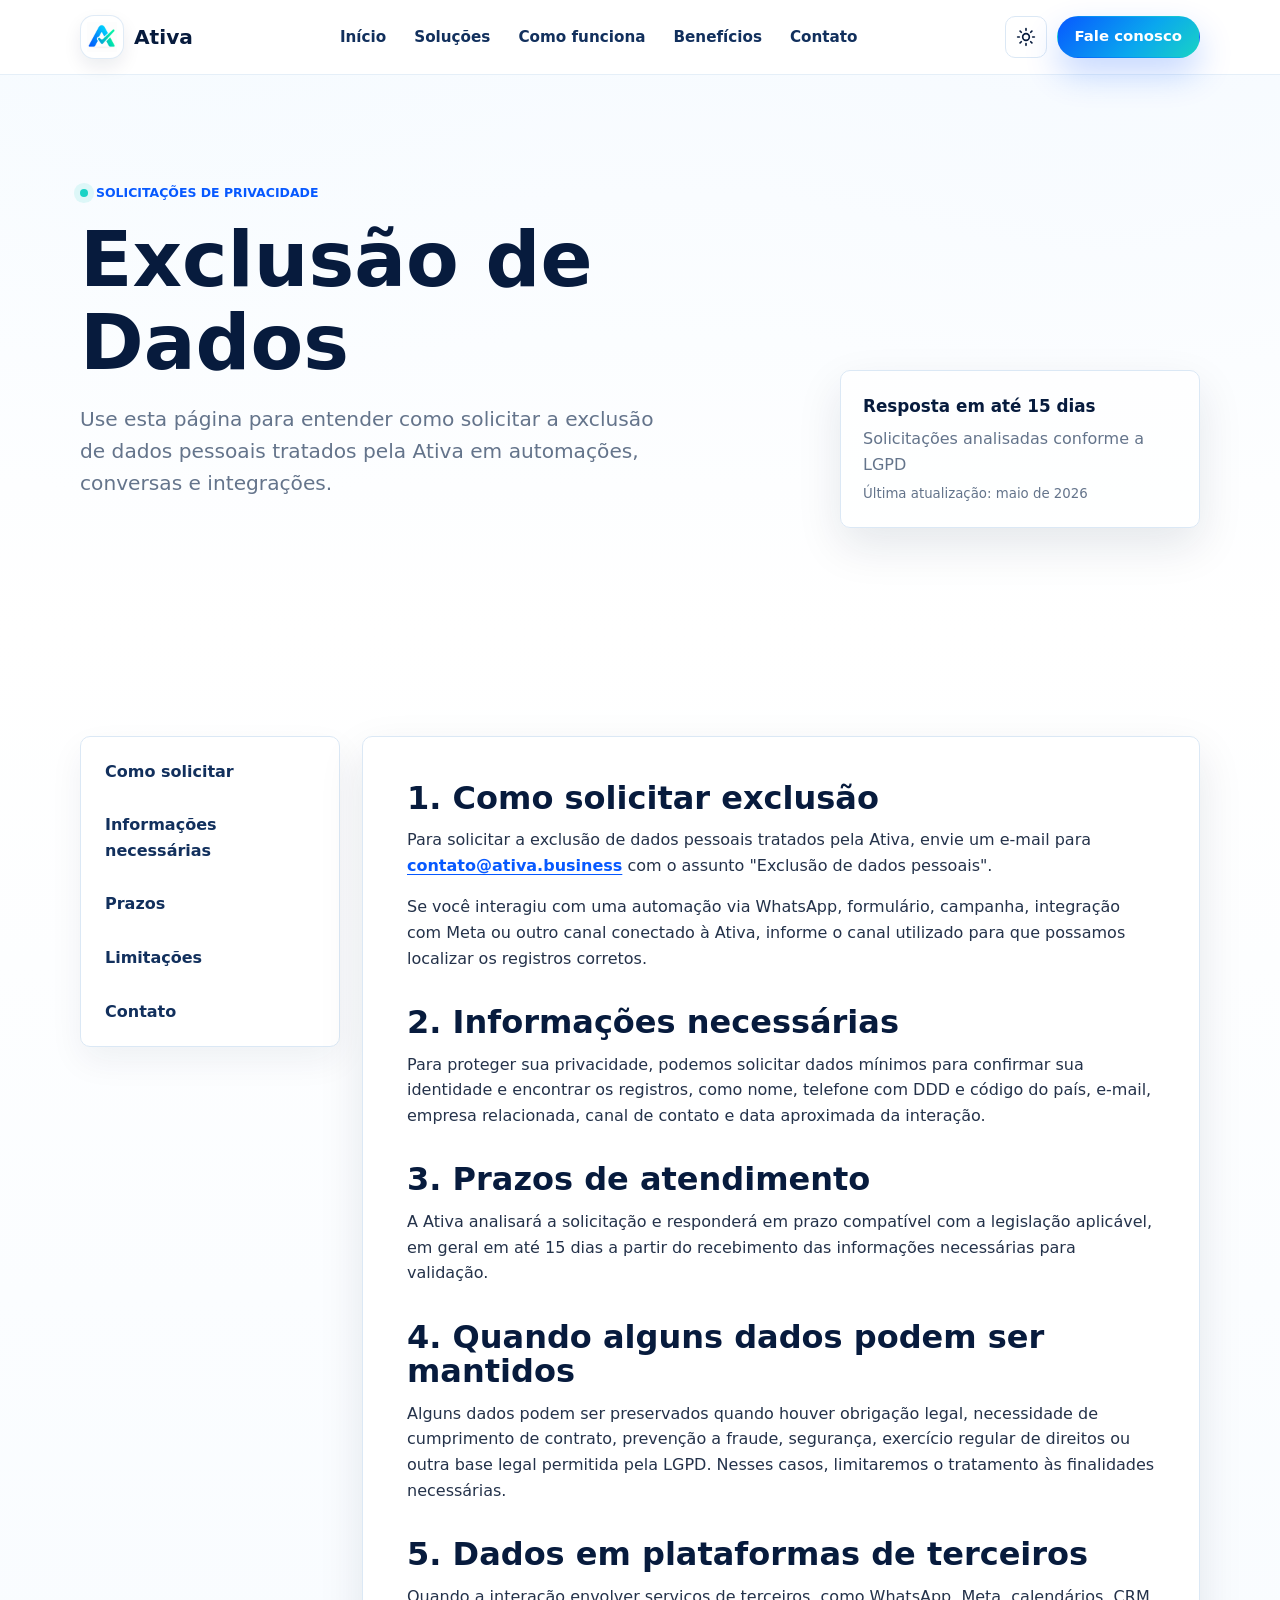
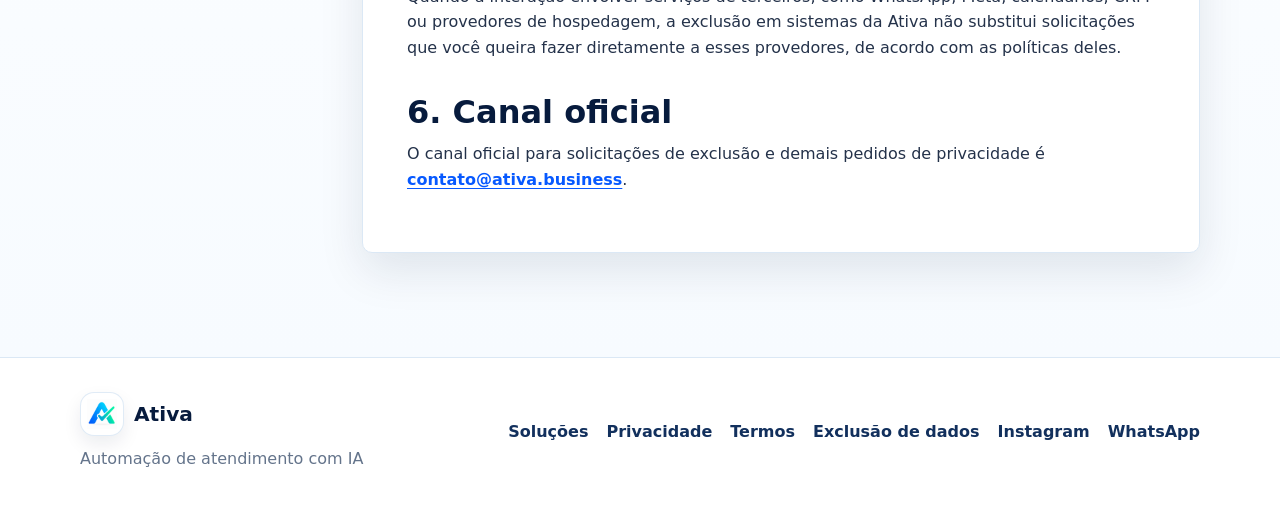
==== commit 40d47826: "Title" ====
--- a/exclusao-de-dados/index.html
+++ b/exclusao-de-dados/index.html
@@ -10,6 +10,9 @@
     <meta name="theme-color" content="#0759ff" />
     <meta name="color-scheme" content="light dark" />
     <title>Exclusão de Dados | Ativa</title>
+    <link rel="icon" type="image/png" sizes="32x32" href="../assets/favicon-32.png" />
+    <link rel="apple-touch-icon" sizes="180x180" href="../assets/apple-touch-icon.png" />
+    <link rel="manifest" href="../site.webmanifest" />
     <script>
       (() => {
         try {
@@ -180,7 +183,7 @@
           <a href="../politica-de-privacidade/">Privacidade</a>
           <a href="../termos-de-servico/">Termos</a>
           <a href="./">Exclusão de dados</a>
-          <a href="https://www.instagram.com/ai.ativa/" target="_blank" rel="noreferrer">Instagram</a>
+          <a data-instagram href="https://www.instagram.com/ai.ativa/" target="_blank" rel="noreferrer">Instagram</a>
           <a data-whatsapp href="https://wa.me/55SEUNUMERO?text=Ol%C3%A1,%20quero%20automatizar%20minha%20empresa">WhatsApp</a>
         </div>
       </div>
--- a/styles.css
+++ b/styles.css
@@ -15,7 +15,7 @@
   --amber: #f7b955;
   --shadow: 0 18px 45px rgba(7, 27, 61, 0.1);
   --shadow-strong: 0 24px 70px rgba(7, 89, 255, 0.16);
-  --radius: 8px;
+  --radius: 10px;
   --container: min(1120px, calc(100% - 40px));
 }
 
@@ -96,7 +96,7 @@
   left: 12px;
   z-index: 100;
   transform: translateY(-160%);
-  border-radius: 6px;
+  border-radius: 8px;
   background: var(--navy);
   color: var(--white);
   padding: 10px 14px;
@@ -168,7 +168,7 @@
   display: grid;
   place-items: center;
   border: 1px solid rgba(219, 232, 245, 0.86);
-  border-radius: 12px;
+  border-radius: 14px;
   overflow: hidden;
   background: #ffffff;
   box-shadow: 0 8px 18px rgba(7, 27, 61, 0.08);
@@ -204,7 +204,7 @@
   width: 82px;
   height: 82px;
   flex-basis: 82px;
-  border-radius: 18px;
+  border-radius: 20px;
   margin-inline: auto;
 }
 
@@ -243,7 +243,7 @@
 }
 
 .nav-menu a {
-  border-radius: 6px;
+  border-radius: 8px;
   padding: 10px 12px;
   color: var(--navy-soft);
   font-size: 0.95rem;
@@ -274,7 +274,7 @@
   display: grid;
   place-items: center;
   border: 1px solid var(--line);
-  border-radius: 8px;
+  border-radius: 10px;
   color: var(--navy);
   background: var(--white);
   cursor: pointer;
@@ -317,7 +317,7 @@
   place-content: center;
   gap: 5px;
   border: 1px solid var(--line);
-  border-radius: 8px;
+  border-radius: 10px;
   color: var(--navy);
   background: var(--white);
   cursor: pointer;
@@ -841,7 +841,7 @@
   justify-content: flex-start;
   padding: 10px;
   border: 1px solid transparent;
-  border-radius: 7px;
+  border-radius: 9px;
   background: var(--white);
 }
 
@@ -985,7 +985,7 @@
   place-items: center;
   margin-bottom: 18px;
   border: 1px solid rgba(7, 89, 255, 0.12);
-  border-radius: 8px;
+  border-radius: 10px;
   color: var(--blue);
   background: linear-gradient(135deg, rgba(7, 89, 255, 0.08), rgba(25, 211, 197, 0.12));
 }
@@ -1354,7 +1354,7 @@
 }
 
 .legal-nav a {
-  border-radius: 6px;
+  border-radius: 8px;
   padding: 10px 12px;
   color: var(--navy-soft);
   font-weight: 800;
